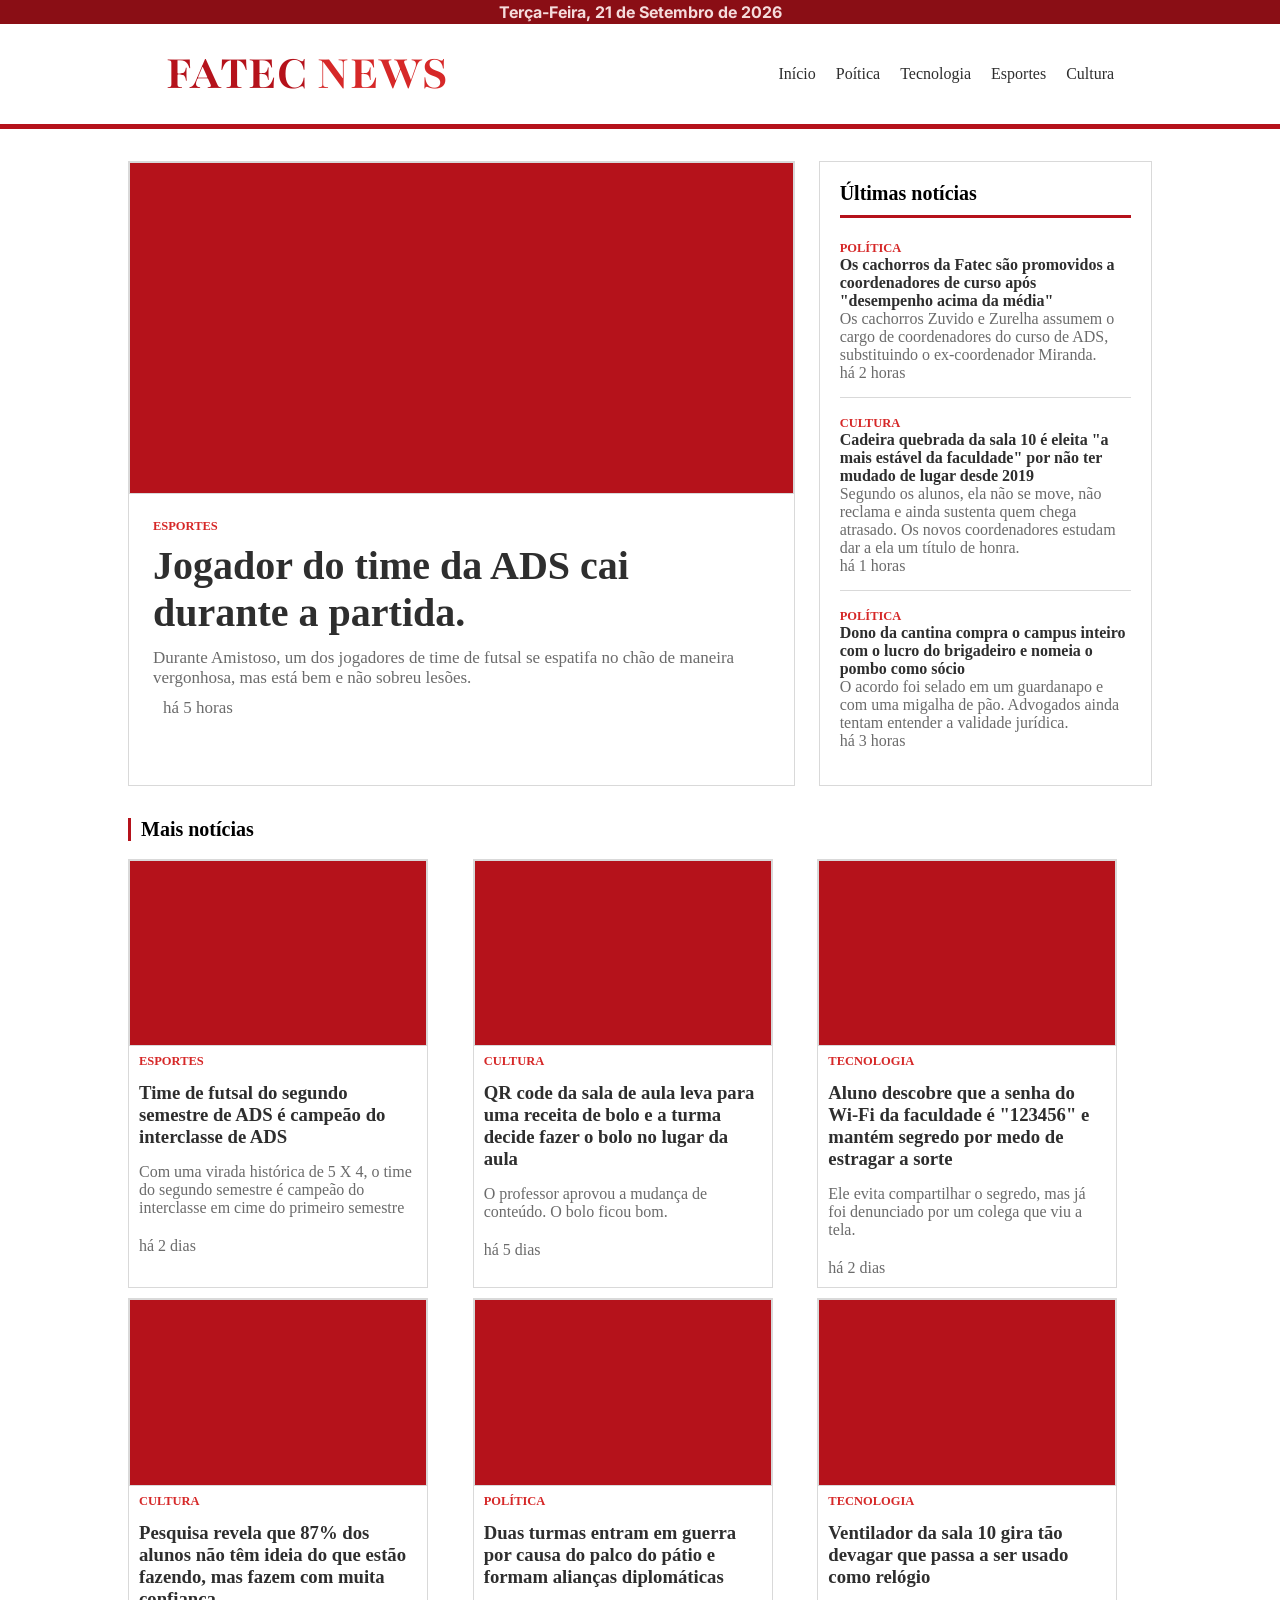
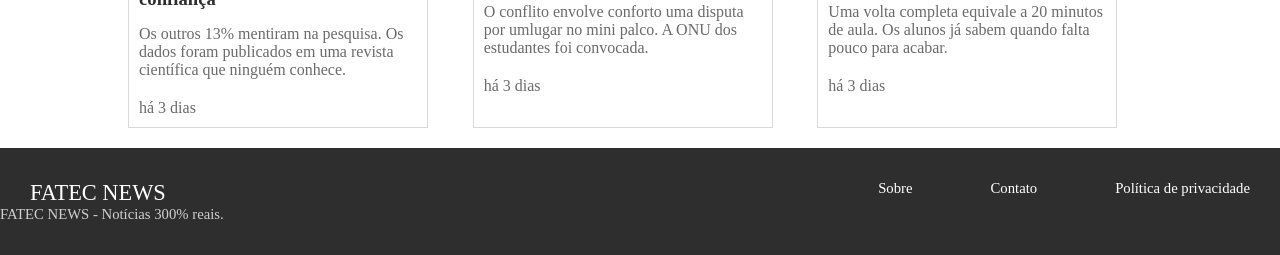
==== Atividade4/index.html @ 4c696667 "Adicionado Atividade 4 ao repositório" ====
<!doctype html>
<html lang="pt-br">
  <head>
    <meta charset="UTF-8" />
    <meta name="viewport" content="width=device-width, initial-scale=1.0" />
    <link rel="stylesheet" href="./styles.css/style.css" />
    <title>Document</title>
  </head>
  <body>
    <header>
      <div class="data">Terça-Feira, 21 de Setembro de 2026</div>
      <div class="header">
        <h1>FATEC <span>NEWS</span></h1>
        <nav>
          <ul class="nav">
            <li><a href="">Início</a></li>
            <li><a href="">Poítica</a></li>
            <li><a href="">Tecnologia</a></li>
            <li><a href="">Esportes</a></li>
            <li><a href="">Cultura</a></li>
          </ul>
        </nav>
      </div>
    </header>

    <section class="destaques">
      <a href="" class="principal">
        <div class="img"><img src="" alt="" /></div>
        <div class="conteudo">
          <span class="categoria">ESPORTES</span>
          <h2>Jogador do time da ADS cai durante a partida.</h2>
          <p>
            Durante Amistoso, um dos jogadores de time de futsal se espatifa no chão de maneira vergonhosa, mas está bem e não sobreu lesões. 
          </p>
          <p class="data-post">há 5 horas</p>
        </div>
      </a>

      <aside class="ultimas">
        <h3>Últimas notícias</h3>
        <ul>
          <li>
            <a href="#">
              <span class="categoria">POLÍTICA</span>
              <h4>Os cachorros da Fatec são promovidos a coordenadores de curso após "desempenho acima da média"</h4>
              <p>
                Os cachorros Zuvido e Zurelha assumem o cargo de coordenadores do curso de ADS, substituindo o ex-coordenador Miranda.
              </p>
              <p>há 2 horas</p>
            </a>
          </li>
          <li>
            <a href="#">
              <span class="categoria">CULTURA</span>
              <h4>Cadeira quebrada da sala 10 é eleita "a mais estável da faculdade" por não ter mudado de lugar desde 2019</h4>
              <p>
                Segundo os alunos, ela não se move, não reclama e ainda sustenta quem chega atrasado. Os novos coordenadores estudam dar a ela um título de honra.
              </p>
              <p>há 1 horas</p>
            </a>
          </li>
          <li>
            <a href="#">
              <span class="categoria">POLÍTICA</span>
              <h4>Dono da cantina compra o campus inteiro com o lucro do brigadeiro e nomeia o pombo como sócio</h4>
              <p>
                O acordo foi selado em um guardanapo e com uma migalha de pão. Advogados ainda tentam entender a validade jurídica.
              </p>
              <p>há 3 horas</p>
            </a>
          </li>
        </ul>
      </aside>
    </section>

    <section class="mais-noticias">
      <h2 class="mais-titulo">Mais notícias</h2>

      <div class="cards">
        <article class="card">
          <div class="img"><img src="" alt="" /></div>
          <span class="categoria">ESPORTES</span>
          <h3>Time de futsal do segundo semestre de ADS é campeão do interclasse de ADS</h3>
          <p>
            Com uma virada histórica de 5 X 4, o time do segundo semestre é campeão do interclasse em cime do primeiro semestre
          </p>
          <p> há 2 dias</p>
        </article>
        <article class="card">
          <div class="img"><img src="" alt="" /></div>
          <span class="categoria">CULTURA</span>
          <h3>QR code da sala de aula leva para uma receita de bolo e a turma decide fazer o bolo no lugar da aula</h3>
          <p>
            O professor aprovou a mudança de conteúdo. O bolo ficou bom.
          </p>
          <p> há 5 dias</p>
        </article>
        <article class="card">
          <div class="img"><img src="" alt="" /></div>
          <span class="categoria">TECNOLOGIA</span>
          <h3>Aluno descobre que a senha do Wi-Fi da faculdade é "123456" e mantém segredo por medo de estragar a sorte</h3>
          <p>
            Ele evita compartilhar o segredo, mas já foi denunciado por um colega que viu a tela.
          </p>
          <p> há 2 dias</p>
        </article>
        <article class="card">
          <div class="img"><img src="" alt="" /></div>
          <span class="categoria">CULTURA</span>
          <h3>Pesquisa revela que 87% dos alunos não têm ideia do que estão fazendo, mas fazem com muita confiança</h3>
          <p>
            Os outros 13% mentiram na pesquisa. Os dados foram publicados em uma revista científica que ninguém conhece.
          </p>
          <p> há 3 dias</p>
        </article>
        <article class="card">
          <div class="img"><img src="" alt="" /></div>
          <span class="categoria">POLÍTICA</span>
          <h3>Duas turmas entram em guerra por causa do palco do pátio e formam alianças diplomáticas</h3>
          <p>
            O conflito envolve conforto uma disputa por umlugar no mini palco. A ONU dos estudantes foi convocada.
          </p>
          <p> há 3 dias</p>
        </article>
        <article class="card">
          <div class="img"><img src="" alt="" /></div>
          <span class="categoria">TECNOLOGIA</span>
          <h3>Ventilador da sala 10 gira tão devagar que passa a ser usado como relógio</h3>
          <p>
            Uma volta completa equivale a 20 minutos de aula. Os alunos já sabem quando falta pouco para acabar.
          </p>
          <p> há 3 dias</p>
        </article>
      </div>
    </section>

    <footer>
    <div class="container rodape">
      <div>
        <a href="#" class="logo">FATEC NEWS</a>
        <p>FATEC NEWS - Notícias 300% reais.</p>
      </div>
      <ul>
        <li><a href="#">Sobre</a></li>
        <li><a href="#">Contato</a></li>
        <li><a href="#">Política de privacidade</a></li>
      </ul>
    </div>
  </footer>
  </body>
</html>
---- Atividade4/styles.css/style.css ----
@import url('https://fonts.googleapis.com/css2?family=Inter:ital,opsz,wght@0,14..32,100..900;1,14..32,100..900&display=swap');
@import url('https://fonts.googleapis.com/css2?family=Playfair:ital,opsz,wght@0,5..1200,300..900;1,5..1200,300..900&display=swap');


:root {
    --fundo: #f3f3f3;
    --papel: #ffffff;
    --tinta: #2e2e2e;
    --tinta-suave: #6b6b6b;
    --principal: #b5121b;   
    --vinho: #8a0e15;       
    --vermelho: #d62828;    
    --borda: #d9d9d9;
    --bege: #f5dcdc;
}

* {
    margin: 0;
    padding: 0;
    box-sizing: border-box;
}

a {
    text-decoration: none;
}

.data {
    text-align: center;
    padding: 2px 0;
    background-color: var(--vinho);
    color: var(--bege);
    font-family: 'Inter';
    font-weight: 700;
}

.header {
    display: flex;
    justify-content: space-around;
    align-items: center;
    text-align: center;
    padding: 20px 0;
    border-bottom: 5px solid var(--principal);
}

.header h1 {
    font-family: 'PlayFair';
    font-size: 50px;
    color: var(--principal);
}

.header span {
    color: var(--vermelho);
}

.nav {
    display: flex;
    gap: 20px;
    list-style: none;
}

.nav a {
    text-decoration: none;
    color: var(--tinta);
}

.nav a:hover {
    border-bottom: 2px solid var(--vermelho);
}

.destaques {
    display: grid;
    grid-template-columns: 2fr 1fr;
    gap: 24px;
    margin: 32px auto;
    width: 80%;
}

.img {
    background-color: var(--principal);
    border: 1px solid var(--borda);
}

.principal {
    background-color: var(--papel);
    border: 1px solid var(--borda);
}

.principal .img {
    aspect-ratio: 16 / 8;
}


.principal .conteudo { 
    padding: 22px 24px; 
}
    
.principal h2 {
    font-size: 40px;
    font-weight: 800;
    margin: 8px 0 12px;
    color: var(--tinta);
}
.principal p { 
    font-size: 17px;
    color: var(--tinta-suave);
}
 
.categoria {
    display: inline-block;
    font-size: 0.78rem;
    font-weight: 700;
    color: var(--vermelho);
}

.data-post {
    font-size: 10px;
    padding: 10px;
}

.ultimas {
    padding: 20px;
    border: 1px solid var(--borda);
    background-color: var(--papel);
}

.ultimas h3 {
    font-size: 20px;
    padding-bottom: 10px;
    border-bottom: 3px solid var(--principal);
    margin-bottom: 5px;
}

.ultimas ul {
    list-style: none;
}

.ultimas li {
    padding: 15px 0;
    border-bottom: 1px solid var(--borda);
}

.ultimas li:last-child {
    border-bottom: none;
}

.ultimas h4 {
    font-size: 16px;
    font-weight: 700;
    color: var(--tinta);
}

.ultimas p {
    color: var(--tinta-suave);
}

.mais-titulo {
    font-size: 20px;
    font-weight: 800;
    margin-bottom: 18px;
    padding-left: 10px;
    border-left: 3px solid var(--principal);
}

/* .cards {
    display: grid;
    grid-template-columns: repeat(auto-fix, minmax(250px, 1fr));
    gap: 24px;
    margin-bottom: 40px;
}

.card {
    display: flex;
    flex-direction: column;
    background-color: var(--papel);
    border: 1px solid var(--borda);
}

.card .img {
    aspect-ratio: 16 / 10;
} */

.mais-noticias {
    width: 80%;
    margin: 0 auto;
}
.cards {
    display: grid;
    grid-gap: 10px;
    grid-template-columns: auto;
    grid-template-rows: auto;
    grid-template-areas: 
        'a b c'
        'd e f'
    ;
}

.card {
    display: flex;
    flex-direction: column;
    background-color: var(--papel);
    border: 1px solid var(--borda);
    width: 300px;
}

.card .img {
    aspect-ratio: 16 / 10;
}

.card .categoria {
    padding: 8px 10px;
}

.card h3 {
    padding: 5px 10px;
    color: var(--tinta);
}

.card p {
    padding: 10px;
    color: var(--tinta-suave);
}



footer {
    background: var(--tinta);
    color: #d0d0d0;
    margin-top: 20px;
    padding: 32px 0;
    font-size: 0.92rem;
}
.rodape {
    display: flex;
    justify-content: space-between;
    flex-wrap: wrap;
    gap: 20px;
}

footer .logo { 
    color: #fff;
    font-size: 1.4rem; 
}

footer ul { 
    list-style: none; 
    display: flex; 
    gap: 18px; 
    flex-wrap: wrap; 
}

footer a {
    color: #fff;
    margin: 30px;
}

footer a:hover {
    text-decoration: underline; 
}
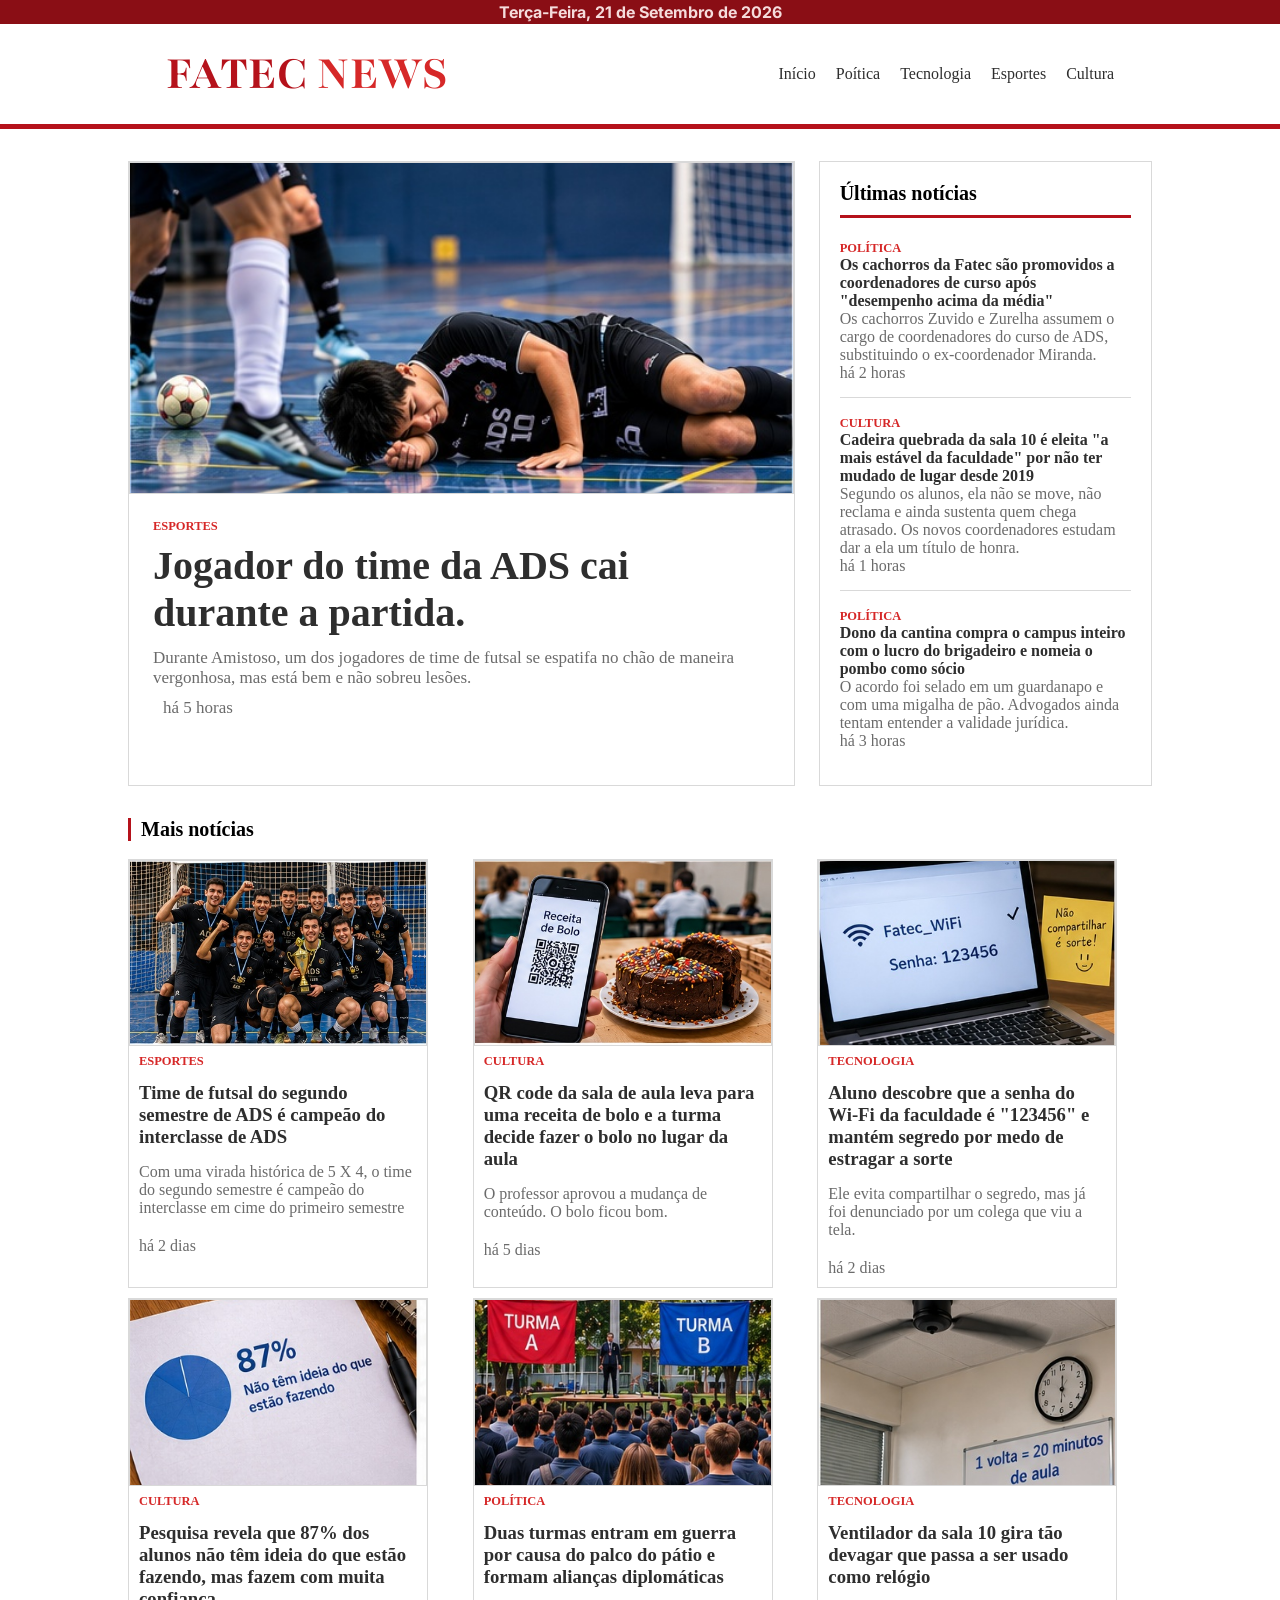
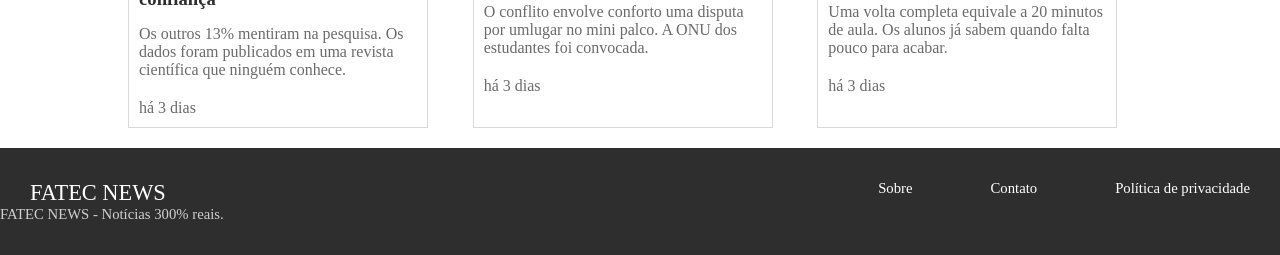
==== commit fa6e32fb: "Adicionado imagens a Atividade 4" ====
--- a/Atividade4/index.html
+++ b/Atividade4/index.html
@@ -25,7 +25,7 @@
 
     <section class="destaques">
       <a href="" class="principal">
-        <div class="img"><img src="" alt="" /></div>
+        <div class="img"><img src="./images/futsal-queda.jpg" alt="Jogador cai durante jogo"></div>
         <div class="conteudo">
           <span class="categoria">ESPORTES</span>
           <h2>Jogador do time da ADS cai durante a partida.</h2>
@@ -78,7 +78,7 @@
 
       <div class="cards">
         <article class="card">
-          <div class="img"><img src="" alt="" /></div>
+          <div class="img"><img src="./images/futsal-campeao.jpg" alt="Time de futsal campeão"></div>
           <span class="categoria">ESPORTES</span>
           <h3>Time de futsal do segundo semestre de ADS é campeão do interclasse de ADS</h3>
           <p>
@@ -87,7 +87,7 @@
           <p> há 2 dias</p>
         </article>
         <article class="card">
-          <div class="img"><img src="" alt="" /></div>
+          <div class="img"><img src="./images/bolo-qr-code.jpg" alt="QR code de receita de bolo"></div>
           <span class="categoria">CULTURA</span>
           <h3>QR code da sala de aula leva para uma receita de bolo e a turma decide fazer o bolo no lugar da aula</h3>
           <p>
@@ -96,7 +96,7 @@
           <p> há 5 dias</p>
         </article>
         <article class="card">
-          <div class="img"><img src="" alt="" /></div>
+          <div class="img"><img src="./images/wifi-123456.jpg" alt="Senha do Wi-Fi da Fatec"></div>
           <span class="categoria">TECNOLOGIA</span>
           <h3>Aluno descobre que a senha do Wi-Fi da faculdade é "123456" e mantém segredo por medo de estragar a sorte</h3>
           <p>
@@ -105,7 +105,7 @@
           <p> há 2 dias</p>
         </article>
         <article class="card">
-          <div class="img"><img src="" alt="" /></div>
+          <div class="img"><img src="./images/pesquisa-87.jpg" alt="Pesquisa com resultado de 87%"></div>
           <span class="categoria">CULTURA</span>
           <h3>Pesquisa revela que 87% dos alunos não têm ideia do que estão fazendo, mas fazem com muita confiança</h3>
           <p>
@@ -114,7 +114,7 @@
           <p> há 3 dias</p>
         </article>
         <article class="card">
-          <div class="img"><img src="" alt="" /></div>
+          <div class="img"><img src="./images/guerra-turmas.jpg" alt="Disputa entre as turmas"></div>
           <span class="categoria">POLÍTICA</span>
           <h3>Duas turmas entram em guerra por causa do palco do pátio e formam alianças diplomáticas</h3>
           <p>
@@ -123,7 +123,7 @@
           <p> há 3 dias</p>
         </article>
         <article class="card">
-          <div class="img"><img src="" alt="" /></div>
+          <div class="img"><img src="./images/ventilador-relogio.jpg" alt="Ventilador da sala 10"></div>
           <span class="categoria">TECNOLOGIA</span>
           <h3>Ventilador da sala 10 gira tão devagar que passa a ser usado como relógio</h3>
           <p>
--- a/Atividade4/styles.css/style.css
+++ b/Atividade4/styles.css/style.css
@@ -255,4 +255,17 @@
 
 footer a:hover {
     text-decoration: underline; 
+}
+
+.img {
+    background-color: var(--principal);
+    border: 1px solid var(--borda);
+    overflow: hidden;
+}
+
+.img img {
+    width: 100%;
+    height: 100%;
+    display: block;
+    object-fit: cover;
 }
